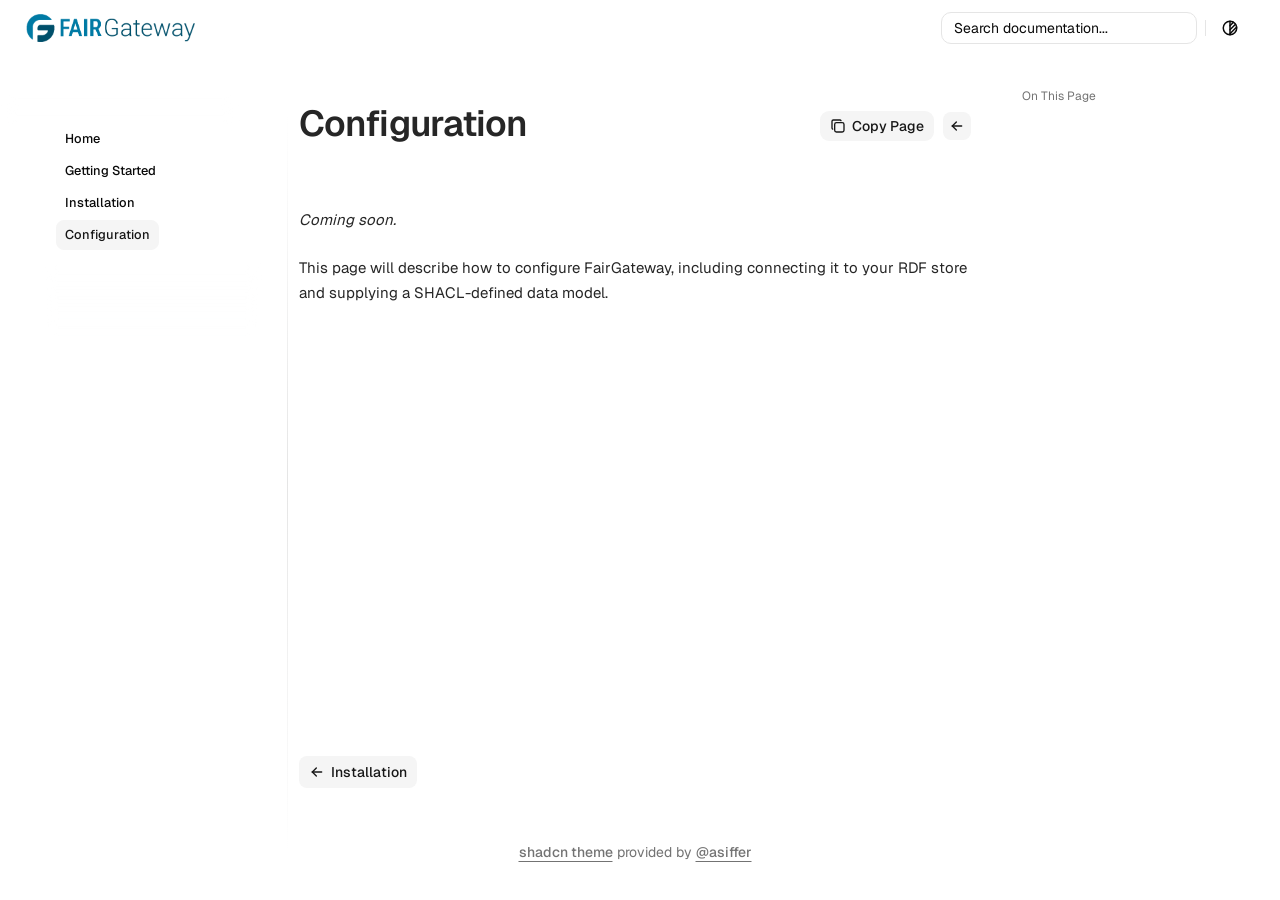
==== configuration/index.html @ 01a4f429 "Deployed 7d5e7d8 with MkDocs version: 1.6.1" ====
<!DOCTYPE html>

<html lang="en">

<head>
    <script>
        /* const base_url = "None"; */
        const base_url = (new URL("..", window.location)).href.replace(/\/+$/, ""); /* for search plugin notably */
        /* const root_relative_url = ".."; */
    </script>
    <script integrity="sha384-m6cZ+Whl1ci89lidlu8DH4C+sZLNOYBvImtjUIhUK+iaNffXhqtbYgBVuuPfRsa0" src="../js/dark.js"></script>


    <meta charset="utf-8" />
    <meta content="width=device-width, initial-scale=1" name="viewport" />

    
    


<title>Configuration</title>










<!-- Open Graph (Facebook, LinkedIn) -->

<meta property="og:title" content="Configuration">










<!-- Twitter Card -->

<meta name="twitter:title" content="Configuration">






<!-- JSON-LD Structured Data -->



    
    <link href="../logotransparent.png" rel="icon" />

    <link href="../css/base.css" rel="stylesheet" />
    <link href="../css/geist.css" rel="stylesheet" />

    

    <style>
        :root {
            --theme-accent: oklch(62.3% 0.214 259.815);
        }
    </style>
    <link href="../css/extra.css" rel="stylesheet" />

    

    <script integrity="sha384-V2jkXRy811qODUbfkLlkVJYBbf4h6XHAEjcU6ReASBPrJvTrlYh4GrI4t6GCju6n"
        src="../js/callbacks.js"></script>

    

    

    

    
    <script>
    document.addEventListener("DOMContentLoaded", function () {
        document.querySelectorAll("a.headerlink").forEach(function (link) {
            link.addEventListener("click", function (e) {
                e.preventDefault();

                // Build the full URL with the anchor fragment
                const url = window.location.origin + window.location.pathname + this.getAttribute("href");

                navigator.clipboard.writeText(url).then(function () {
                    // Optional: brief visual feedback
                });
            });
        });
    });
</script>
    

    
    
</head>

<body
    class="text-foreground group/body overscroll-none font-sans antialiased [--footer-height:calc(var(--spacing)*14)] [--header-height:calc(var(--spacing)*14)] xl:[--footer-height:calc(var(--spacing)*24)] theme-default">
    <div class="bg-background relative z-10 flex min-h-svh flex-col" id="inner-body">
        <header class="bg-background sticky top-0 z-50 w-full" view-transition-name="header">
    <div class="container-wrapper 3xl:fixed:px-0 px-6">
        <div class="3xl:fixed:container flex h-(--header-height) items-center gap-2 **:data-[slot=separator]:!h-4">
            <button id="menu-button" data-slot="popover-trigger" onclick="onMobileMenuButtonClick(event)"
                class="group whitespace-nowrap rounded-md text-sm font-medium transition-all disabled:pointer-events-none disabled:opacity-50 [&amp;_svg]:pointer-events-none [&amp;_svg:not([class*='size-'])]:size-4 shrink-0 [&amp;_svg]:shrink-0 outline-none focus-visible:border-ring focus-visible:ring-ring/50 aria-invalid:ring-destructive/20 dark:aria-invalid:ring-destructive/40 aria-invalid:border-destructive hover:text-accent-foreground px-4 py-2 has-[&gt;svg]:px-3 extend-touch-target h-8 touch-manipulation items-center justify-start gap-2.5 !p-0 hover:bg-transparent focus-visible:bg-transparent focus-visible:ring-0 active:bg-transparent dark:hover:bg-transparent flex lg:hidden"
                type="button" aria-haspopup="dialog" aria-expanded="false" aria-controls="radix-«Rmplb»"
                data-state="closed">
                <div class="relative flex h-8 w-4 items-center justify-center">
                    <div class="relative size-4">
                        <!-- 16px x 16px -->
                        <svg xmlns="http://www.w3.org/2000/svg" viewBox="0 0 16 16" fill="none" stroke="currentColor"
                            stroke-width="2" stroke-linecap="round" stroke-linejoin="round">
                            <line x1="0" x2="16" y1="5" y2="5"
                                class="group-data-[state=open]:translate-y-[2.25px] group-data-[state=open]:-translate-x-[2.25px] group-data-[state=open]:rotate-45 transition-all duration-300 origin-center" />
                            <line x1="0" x2="16" y1="11" y2="11"
                                class="group-data-[state=open]:-translate-y-[2.25px] group-data-[state=open]:-translate-x-[2.25px] group-data-[state=open]:-rotate-45 transition-all duration-300 origin-center" />
                        </svg>
                    </div>

                    <span class="sr-only">Toggle Menu</span>
                </div>
                <span class="flex h-8 items-center text-lg leading-none font-medium">Menu</span>
            </button>
            <a data-slot="button"
                class="items-center justify-center gap-2 whitespace-nowrap rounded-md text-sm font-medium transition-all disabled:pointer-events-none disabled:opacity-50 [&_svg]:pointer-events-none [&_svg:not([class*='size-'])]:size-5 shrink-0 [&_svg]:shrink-0 outline-none focus-visible:border-ring focus-visible:ring-ring/50 focus-visible:ring-[3px] aria-invalid:ring-destructive/20 dark:aria-invalid:ring-destructive/40 aria-invalid:border-destructive hover:bg-accent hover:text-accent-foreground dark:hover:bg-accent/50 hidden h-8 lg:flex"
                href="None">
                <span class="size-8 flex flex-row justify-center items-center">
                    


<img class="size-5" src="../logotransparent.png" alt="icon">



                </span>

                
            </a>
            
            <div class="ml-auto flex items-center gap-2 md:flex-1 md:justify-end">
                <div class="hidden w-full flex-1 md:flex md:w-auto md:flex-none">
                    <div class="hidden w-full flex-1 md:flex md:w-auto md:flex-none">
    <button onclick="onSearchBarClick(event)" data-slot="dialog-trigger" data-variant="outline" data-size="default"
        class="inline-flex shrink-0 items-center gap-2 text-sm whitespace-nowrap transition-all outline-none focus-visible:border-ring focus-visible:ring-[3px] focus-visible:ring-ring/50 disabled:pointer-events-none disabled:opacity-50 aria-invalid:border-destructive aria-invalid:ring-destructive/20 dark:aria-invalid:ring-destructive/40 [&amp;_svg]:pointer-events-none [&amp;_svg]:shrink-0 [&amp;_svg:not([class*='size-'])]:size-4 border bg-background hover:text-accent-foreground dark:border-input dark:hover:bg-input/50 px-4 py-2 has-[&gt;svg]:px-3 relative h-8 w-full justify-start rounded-lg pl-3 font-normal text-foreground shadow-none hover:bg-muted/50 sm:pr-12 md:w-48 lg:w-56 xl:w-64 dark:bg-card"
        type="button" aria-haspopup="dialog" aria-expanded="false" aria-controls="radix-_r_1_" data-state="closed">
        <span class="hidden lg:inline-flex">Search documentation...</span>
        <span class="inline-flex lg:hidden">Search...</span>
    </button>
</div>
<dialog id="search-dialog" onclick="onSearchDialogClick(event)"
    class="fixed top-1/2 left-1/2 -translate-x-1/2 -translate-y-1/2 bg-background rounded-lg shadow-lg border overflow-hidden p-0">
    <div class="w-lg gap-4">
        <div class="flex h-full w-full flex-col overflow-hidden rounded-md bg-popover text-popover-foreground">
            <div data-slot="command-input-wrapper" class="flex h-9 items-center gap-2 border-b px-3"><svg
                    xmlns="http://www.w3.org/2000/svg" width="24" height="24" viewBox="0 0 24 24" fill="none"
                    stroke="currentColor" stroke-width="2" stroke-linecap="round" stroke-linejoin="round"
                    class="lucide lucide-search size-4 shrink-0 opacity-50">
                    <circle cx="11" cy="11" r="8"></circle>
                    <path d="m21 21-4.3-4.3"></path>
                </svg>
                <input data-slot="command-input"
                    class="placeholder:text-muted-foreground flex h-10 w-full rounded-md bg-transparent py-3 text-sm outline-hidden disabled:cursor-not-allowed disabled:opacity-50"
                    placeholder="Search documentation..." cmdk-input="" autocomplete="off" autocorrect="off"
                    spellcheck="false" aria-autocomplete="list" role="combobox" aria-expanded="true"
                    aria-controls="radix-«r1t6»" aria-labelledby="radix-«r1t7»" id="radix-«r1t8»" type="text" value=""
                    aria-activedescendant="radix-«r1th»" oninput="onInputHandler(event)">
            </div>
        </div>
        <div id="mkdocs-search-results">
            <!-- search results go there -->
        </div>
    </div>
</dialog>
<script>
    document.removeEventListener("keydown", searchShortcutHandler);
    document.addEventListener("keydown", searchShortcutHandler);
</script>
                </div>
                
                <div data-orientation="vertical" role="none" data-slot="separator"
                    class="bg-border shrink-0 data-[orientation=horizontal]:h-px data-[orientation=horizontal]:w-full data-[orientation=vertical]:h-full data-[orientation=vertical]:w-px 3xl:flex hidden">
                </div>
                
                <button data-slot="button"
                    class="items-center justify-center gap-2 whitespace-nowrap rounded-md text-sm font-medium transition-all disabled:pointer-events-none disabled:opacity-50 [&amp;_svg]:pointer-events-none [&amp;_svg:not([class*='size-'])]:size-4 shrink-0 [&amp;_svg]:shrink-0 outline-none focus-visible:border-ring focus-visible:ring-ring/50 focus-visible:ring-[3px] aria-invalid:ring-destructive/20 dark:aria-invalid:ring-destructive/40 aria-invalid:border-destructive hover:bg-accent hover:text-accent-foreground dark:hover:bg-accent/50 size-8 3xl:flex hidden"
                    title="Toggle layout" onclick="toggleLayout(event)">
                    <span class="sr-only">Toggle layout</span>
                    <svg xmlns="http://www.w3.org/2000/svg" width="24" height="24" viewBox="0 0 24 24" fill="none"
                        stroke="currentColor" stroke-width="2" stroke-linecap="round" stroke-linejoin="round"
                        class="lucide lucide-gallery-horizontal">
                        <path d="M2 3v18"></path>
                        <rect width="12" height="18" x="6" y="3" rx="2"></rect>
                        <path d="M22 3v18"></path>
                    </svg>
                </button>
                <div data-orientation="vertical" role="none" data-slot="separator"
                    class="bg-border shrink-0 data-[orientation=horizontal]:h-px data-[orientation=horizontal]:w-full data-[orientation=vertical]:h-full data-[orientation=vertical]:w-px">
                </div>
                <button data-slot="button"
                    class="inline-flex items-center justify-center gap-2 whitespace-nowrap rounded-md text-sm font-medium transition-all disabled:pointer-events-none disabled:opacity-50 [&amp;_svg]:pointer-events-none [&amp;_svg:not([class*='size-'])]:size-4 shrink-0 [&amp;_svg]:shrink-0 outline-none focus-visible:border-ring focus-visible:ring-ring/50 focus-visible:ring-[3px] aria-invalid:ring-destructive/20 dark:aria-invalid:ring-destructive/40 aria-invalid:border-destructive hover:bg-accent hover:text-accent-foreground dark:hover:bg-accent/50 group/toggle extend-touch-target size-8"
                    title="Toggle theme" onclick="onThemeSwitch(event)">
                    <svg xmlns="http://www.w3.org/2000/svg" width="24" height="24" viewBox="0 0 24 24" fill="none"
                        stroke="currentColor" stroke-width="2" stroke-linecap="round" stroke-linejoin="round"
                        class="size-4.5">
                        <path stroke="none" d="M0 0h24v24H0z" fill="none"></path>
                        <path d="M12 12m-9 0a9 9 0 1 0 18 0a9 9 0 1 0 -18 0"></path>
                        <path d="M12 3l0 18"></path>
                        <path d="M12 9l4.65 -4.65"></path>
                        <path d="M12 14.3l7.37 -7.37"></path>
                        <path d="M12 19.6l8.85 -8.85"></path>
                    </svg>
                    <span class="sr-only">Toggle theme</span>
                </button>
            </div>
        </div>
    </div>
</header>
        <main class="flex flex-1 flex-col">
            <div class="container-wrapper flex flex-1 flex-col px-2">
                <div class="group/sidebar-wrapper has-data-[variant=inset]:bg-sidebar flex w-full 3xl:fixed:container 3xl:fixed:px-3 min-h-min flex-1 items-start px-0 [--sidebar-width:220px] [--top-spacing:0] lg:grid lg:grid-cols-[var(--sidebar-width)_minmax(0,1fr)] lg:[--sidebar-width:240px] lg:[--top-spacing:calc(var(--spacing)*4)]"
                    data-slot="sidebar-wrapper"
                    style="--sidebar-width:calc(var(--spacing) * 72);--sidebar-width-icon:3rem;">
                    <div class="w-(--sidebar-width) flex-col text-sidebar-foreground sticky top-[calc(var(--header-height)+0.6rem)] z-30 hidden h-[calc(100svh-10rem)] overscroll-none bg-transparent [--sidebar-menu-width:--spacing(56)] lg:flex"
                        data-slot="sidebar">
                        <div class="h-9"></div>
                        <div
                            class="absolute top-8 z-10 h-8 w-(--sidebar-menu-width) shrink-0 bg-gradient-to-b from-background via-background/80 to-background/50 blur-xs">
                        </div>
                        <div
                            class="absolute top-12 right-2 bottom-0 hidden h-full w-px bg-gradient-to-b from-transparent via-border to-transparent lg:flex">
                        </div>
                        <div class="flex min-h-0 flex-1 flex-col gap-2 overflow-auto group-data-[collapsible=icon]:overflow-hidden mx-auto no-scrollbar w-(--sidebar-menu-width) overflow-x-hidden px-2"
                            data-sidebar="content" data-slot="sidebar-content" view-transition-name="sidebar">
                            











<div data-slot="sidebar-group" data-sidebar="group" class="relative flex w-full min-w-0 flex-col p-2 pt-6">
    <div data-slot="sidebar-group-content" data-sidebar="group-content" class="w-full text-sm">
        <ul data-slot="sidebar-menu" data-sidebar="menu" class="flex w-full min-w-0 flex-col gap-0.5">
            
            
            
            <li data-slot="sidebar-menu-item" data-sidebar="menu-item" class="group/menu-item relative">
    <a data-slot="sidebar-menu-button" data-active="false" data-sidebar="menu-button"
        data-size="default" href=".."
        class="peer/menu-button flex items-center gap-2 rounded-md p-2 text-left ring-sidebar-ring outline-hidden transition-[width,height,padding] group-has-data-[sidebar=menu-action]/menu-item:pr-8 group-data-[collapsible=icon]:size-8! group-data-[collapsible=icon]:p-2! focus-visible:ring-2 active:bg-sidebar-accent active:text-sidebar-accent-foreground disabled:pointer-events-none disabled:opacity-50 aria-disabled:pointer-events-none aria-disabled:opacity-50 data-[active=true]:font-medium data-[active=true]:text-sidebar-accent-foreground data-[state=open]:hover:bg-sidebar-accent data-[state=open]:hover:text-sidebar-accent-foreground [&>span:last-child]:truncate [&>svg]:size-4 [&>svg]:shrink-0 hover:bg-sidebar-accent hover:text-sidebar-accent-foreground relative h-[30px] w-fit overflow-visible border border-transparent text-[0.8rem] font-medium after:absolute after:inset-x-0 after:-inset-y-1 after:z-0 after:rounded-md data-[active=true]:border-accent data-[active=true]:bg-accent 3xl:fixed:w-full 3xl:fixed:max-w-48">

        
        Home
        

        

        

        
    </a>
</li>
            
            
            
            
            <li data-slot="sidebar-menu-item" data-sidebar="menu-item" class="group/menu-item relative">
    <a data-slot="sidebar-menu-button" data-active="false" data-sidebar="menu-button"
        data-size="default" href="../getting-started/"
        class="peer/menu-button flex items-center gap-2 rounded-md p-2 text-left ring-sidebar-ring outline-hidden transition-[width,height,padding] group-has-data-[sidebar=menu-action]/menu-item:pr-8 group-data-[collapsible=icon]:size-8! group-data-[collapsible=icon]:p-2! focus-visible:ring-2 active:bg-sidebar-accent active:text-sidebar-accent-foreground disabled:pointer-events-none disabled:opacity-50 aria-disabled:pointer-events-none aria-disabled:opacity-50 data-[active=true]:font-medium data-[active=true]:text-sidebar-accent-foreground data-[state=open]:hover:bg-sidebar-accent data-[state=open]:hover:text-sidebar-accent-foreground [&>span:last-child]:truncate [&>svg]:size-4 [&>svg]:shrink-0 hover:bg-sidebar-accent hover:text-sidebar-accent-foreground relative h-[30px] w-fit overflow-visible border border-transparent text-[0.8rem] font-medium after:absolute after:inset-x-0 after:-inset-y-1 after:z-0 after:rounded-md data-[active=true]:border-accent data-[active=true]:bg-accent 3xl:fixed:w-full 3xl:fixed:max-w-48">

        
        Getting Started
        

        

        

        
    </a>
</li>
            
            
            
            
            <li data-slot="sidebar-menu-item" data-sidebar="menu-item" class="group/menu-item relative">
    <a data-slot="sidebar-menu-button" data-active="false" data-sidebar="menu-button"
        data-size="default" href="../installation/"
        class="peer/menu-button flex items-center gap-2 rounded-md p-2 text-left ring-sidebar-ring outline-hidden transition-[width,height,padding] group-has-data-[sidebar=menu-action]/menu-item:pr-8 group-data-[collapsible=icon]:size-8! group-data-[collapsible=icon]:p-2! focus-visible:ring-2 active:bg-sidebar-accent active:text-sidebar-accent-foreground disabled:pointer-events-none disabled:opacity-50 aria-disabled:pointer-events-none aria-disabled:opacity-50 data-[active=true]:font-medium data-[active=true]:text-sidebar-accent-foreground data-[state=open]:hover:bg-sidebar-accent data-[state=open]:hover:text-sidebar-accent-foreground [&>span:last-child]:truncate [&>svg]:size-4 [&>svg]:shrink-0 hover:bg-sidebar-accent hover:text-sidebar-accent-foreground relative h-[30px] w-fit overflow-visible border border-transparent text-[0.8rem] font-medium after:absolute after:inset-x-0 after:-inset-y-1 after:z-0 after:rounded-md data-[active=true]:border-accent data-[active=true]:bg-accent 3xl:fixed:w-full 3xl:fixed:max-w-48">

        
        Installation
        

        

        

        
    </a>
</li>
            
            
            
            
            <li data-slot="sidebar-menu-item" data-sidebar="menu-item" class="group/menu-item relative">
    <a data-slot="sidebar-menu-button" data-active="true" data-sidebar="menu-button"
        data-size="default" href="./"
        class="peer/menu-button flex items-center gap-2 rounded-md p-2 text-left ring-sidebar-ring outline-hidden transition-[width,height,padding] group-has-data-[sidebar=menu-action]/menu-item:pr-8 group-data-[collapsible=icon]:size-8! group-data-[collapsible=icon]:p-2! focus-visible:ring-2 active:bg-sidebar-accent active:text-sidebar-accent-foreground disabled:pointer-events-none disabled:opacity-50 aria-disabled:pointer-events-none aria-disabled:opacity-50 data-[active=true]:font-medium data-[active=true]:text-sidebar-accent-foreground data-[state=open]:hover:bg-sidebar-accent data-[state=open]:hover:text-sidebar-accent-foreground [&>span:last-child]:truncate [&>svg]:size-4 [&>svg]:shrink-0 hover:bg-sidebar-accent hover:text-sidebar-accent-foreground relative h-[30px] w-fit overflow-visible border border-transparent text-[0.8rem] font-medium after:absolute after:inset-x-0 after:-inset-y-1 after:z-0 after:rounded-md data-[active=true]:border-accent data-[active=true]:bg-accent 3xl:fixed:w-full 3xl:fixed:max-w-48">

        
        Configuration
        

        

        

        
    </a>
</li>
            
            
        </ul>
    </div>
</div>






<div
    class="sticky -bottom-1 z-10 h-16 shrink-0 bg-gradient-to-t from-background via-background/80 to-background/50 blur-xs">
</div>

                        </div>
                    </div>
                    <div class="h-full w-full">
                        <div class="flex items-stretch text-[1.05rem] sm:text-[15px] xl:w-full" data-slot="docs">

                            <div class="flex min-w-0 flex-1 flex-col">
                                <div class="h-(--top-spacing) shrink-0"></div>
                                
                                
                                <article class="w-full" view-transition-name="page">
  <div class="flex flex-col gap-2">
    <div class="flex flex-col gap-2">
      <div id="page-header" class="flex items-start justify-between">
        <h1 class="scroll-m-20 text-4xl font-semibold tracking-tight sm:text-3xl xl:text-4xl">
          Configuration
        </h1>

        <div class="flex items-center gap-2 pt-1.5">
          
          <button
    onclick="fetch(`..`).then((r) => r.text()).then((text) => navigator.clipboard.write([new ClipboardItem({ 'text/plain': text })]))"
    data-slot="button" class="secondary cursor-pointer">
    <svg xmlns="http://www.w3.org/2000/svg" width="24" height="24" viewBox="0 0 24 24" fill="none" stroke="currentColor"
        stroke-width="2" stroke-linecap="round" stroke-linejoin="round" class="tabler-icon tabler-icon-copy ">
        <path
            d="M7 7m0 2.667a2.667 2.667 0 0 1 2.667 -2.667h8.666a2.667 2.667 0 0 1 2.667 2.667v8.666a2.667 2.667 0 0 1 -2.667 2.667h-8.666a2.667 2.667 0 0 1 -2.667 -2.667z">
        </path>
        <path d="M4.012 16.737a2.005 2.005 0 0 1 -1.012 -1.737v-10c0 -1.1 .9 -2 2 -2h10c.75 0 1.158 .385 1.5 1"></path>
    </svg>
    <span class="max-md:hidden">Copy Page</span>
</button>
          
          
          <a data-slot="button" id="previous-button"
            class="inline-flex items-center justify-center gap-2 whitespace-nowrap rounded-md text-sm font-medium transition-all disabled:pointer-events-none disabled:opacity-50 [&amp;_svg]:pointer-events-none [&amp;_svg:not([class*='size-'])]:size-4 shrink-0 [&amp;_svg]:shrink-0 outline-none focus-visible:border-ring focus-visible:ring-ring/50 focus-visible:ring-[3px] aria-invalid:ring-destructive/20 dark:aria-invalid:ring-destructive/40 aria-invalid:border-destructive bg-secondary text-secondary-foreground hover:bg-secondary/80 extend-touch-target size-8 shadow-none md:size-7"
            href="../installation/">
            <svg xmlns="http://www.w3.org/2000/svg" width="24" height="24" viewBox="0 0 24 24" fill="none"
              stroke="currentColor" stroke-width="2" stroke-linecap="round" stroke-linejoin="round"
              class="tabler-icon tabler-icon-arrow-left">
              <path d="M5 12l14 0"></path>
              <path d="M5 12l6 6"></path>
              <path d="M5 12l6 -6"></path>
            </svg>
            <span class="sr-only">Previous</span>
          </a>
          
          
        </div>
      </div>
      
    </div>
    <div class="flex justify-end items-center">
      
      
    </div>
  </div>
  <div class="typography w-full flex-1 *:data-[slot=alert]:first:mt-0">
    <h1 id="configuration">Configuration</h1>
<p><em>Coming soon.</em></p>
<p>This page will describe how to configure FairGateway, including connecting
it to your RDF store and supplying a SHACL-defined data model.</p>
  </div>
  
  <script>
    document.querySelectorAll('article h2, article h3').forEach((header) => {
      toc.observer.observe(header);
    });
  </script>
</article>
                                <div class="mx-auto flex flex-wrap h-16 w-full max-w-2xl items-center gap-2 px-4 md:px-0">
    
    <a data-slot="button"
        class="inline-flex items-center justify-center whitespace-nowrap text-sm font-medium transition-all disabled:pointer-events-none disabled:opacity-50 [&amp;_svg]:pointer-events-none [&amp;_svg:not([class*='size-'])]:size-4 shrink-0 [&amp;_svg]:shrink-0 outline-none focus-visible:border-ring focus-visible:ring-ring/50 focus-visible:ring-[3px] aria-invalid:ring-destructive/20 dark:aria-invalid:ring-destructive/40 aria-invalid:border-destructive bg-secondary text-secondary-foreground hover:bg-secondary/80 h-8 rounded-md gap-1.5 px-3 has-[&gt;svg]:px-2.5 shadow-none"
        href="../installation/">
        <svg xmlns="http://www.w3.org/2000/svg" width="24" height="24" viewBox="0 0 24 24" fill="none"
            stroke="currentColor" stroke-width="2" stroke-linecap="round" stroke-linejoin="round"
            class="tabler-icon tabler-icon-arrow-left ">
            <path d="M5 12l14 0"></path>
            <path d="M5 12l6 6"></path>
            <path d="M5 12l6 -6"></path>
        </svg>
        <span class="max-[500px]:hidden">Installation</span>
    </a>
    
    
</div>
                                
                                
                            </div>
                            
                            <dialog id="bottom-sidebar" onclick="onBottomSidebarDialogClick(event)" class="bg-transparent"
    style="position: fixed; left: 0px; top: 0px; transform: translate(0px, 58px); min-width: max-content; --radix-popper-transform-origin: 0% 0px; will-change: transform; z-index: 50; --radix-popper-available-width: 504px; --radix-popper-available-height: 857px; --radix-popper-anchor-width: 72.94999694824219px; --radix-popper-anchor-height: 32px;">
    <div data-side="bottom" data-align="start" data-state="open" role="dialog" data-slot="popover-content"
        class="text-popover-foreground data-[state=open]:animate-in data-[state=closed]:animate-out data-[state=closed]:fade-out-0 data-[state=open]:fade-in-0 data-[state=closed]:zoom-out-95 data-[state=open]:zoom-in-95 data-[side=bottom]:slide-in-from-top-2 data-[side=left]:slide-in-from-right-2 data-[side=right]:slide-in-from-left-2 data-[side=top]:slide-in-from-bottom-2 z-50 origin-(--radix-popover-content-transform-origin) border outline-hidden bg-background/90 no-scrollbar h-(--radix-popper-available-height) w-(--radix-popper-available-width) overflow-y-auto rounded-none border-none p-0 shadow-none backdrop-blur duration-100"
        style="--radix-popover-content-transform-origin: var(--radix-popper-transform-origin); --radix-popover-content-available-width: var(--radix-popper-available-width); --radix-popover-content-available-height: var(--radix-popper-available-height); --radix-popover-trigger-width: var(--radix-popper-anchor-width); --radix-popover-trigger-height: var(--radix-popper-anchor-height);"
        tabindex="-1">
        <div class="flex flex-col gap-12 overflow-auto px-6 py-6">
            
            
            

            
            <div class="flex flex-col gap-4">
                <div class="text-muted-foreground text-sm font-medium">Menu</div>
                <div class="flex flex-col gap-3">
                    
                    <a class="text-2xl font-medium" href="..">
                        
                        Home
                        
                    </a>
                    
                    <a class="text-2xl font-medium" href="../getting-started/">
                        
                        Getting Started
                        
                    </a>
                    
                    <a class="text-2xl font-medium" href="../installation/">
                        
                        Installation
                        
                    </a>
                    
                    <a class="text-2xl font-medium" href="./">
                        
                        Configuration
                        
                    </a>
                    
                </div>
            </div>
            

            
            

        </div>
    </div>
</dialog>
                            <div
                                class="sticky top-[calc(var(--header-height)+1px)] ml-auto hidden h-[calc(100svh-var(--header-height)-var(--footer-height))] w-72 flex-col gap-4 overflow-hidden overscroll-none pb-8 xl:flex">
                                <div class="h-(--top-spacing) shrink-0"></div>
                                
                                
                                <div id="toc" view-transition-name="toc" class="no-scrollbar overflow-y-auto px-8">
    <div class="flex flex-col gap-2 p-4 pt-0 text-sm">
        <p class="text-muted-foreground bg-background sticky top-0 h-6 text-xs">On This Page</p>
        
        
        
        
        
        
        

    </div>
    <div class="h-12"></div>

</div>
                                
                                
                            </div>

                        </div>
                    </div>
                </div>
            </div>
        </main>
        <footer view-transition-name="footer"
    class="group-has-[.section-soft]/body:bg-surface/40 3xl:fixed:bg-transparent dark:bg-transparent">
    <div class="container-wrapper px-4 xl:px-6">
        <div class="flex h-(--footer-height) items-center justify-between">
            <div class="text-muted-foreground w-full text-center text-xs leading-loose sm:text-sm">
                
                <a href="https://github.com/asiffer/mkdocs-shadcn">shadcn theme</a> provided by
                <a href="https://github.com/asiffer">@asiffer</a>
            </div>
        </div>
    </div>
</footer>
    </div>
     

<script src="../search/main.js"></script>


    

    <script integrity="sha384-JLNLRFGzvOp0up707XKgSnAjjt1w5BF/+lbeLQvlf6mNwf0m89IXFdpNAk4t6Hcs"
        src="../js/copy-button.js"></script>
    <script integrity="sha384-JBx6cBEiyhK1KPwZgBHiI6GDaAmvlOxMQFyWAZTEpW5Ifo5XQ2LBcJ61GVOumwF1"
        src="../js/sidebar.js"></script>
    <script integrity="sha384-fNURFMRt0p/HqXnQnV4+CT9dX1GiU5F0fC3pFbg7gfoANytoUMErSW7suWSBkSuF"
        src="../js/slider.js"></script>
    <script>updatePygmentsStylesheet();</script>
    
    <script>fetchStargazers("None");</script>
    
    
    
    <script type="speculationrules">
{
  "prerender": [
    {
      "where": {
          "selector_matches": ["#next-button", "#previous-button"]
      }
    }
  ]
}
</script>
</body>

</html>
---- css/geist.css ----
@font-face {
  font-family: "Geist";
  src: url("../fonts/Geist.woff2") format("woff2");
  font-weight: 100 900;
  font-display: swap;
}

@font-face {
  font-family: "Geist Mono";
  src: url("../fonts/GeistMono.woff2") format("woff2");
  font-weight: 100 900;
  font-display: swap;
}

@font-face {
  font-family: "Inter";
  font-style: normal;
  src: url("../fonts/Inter.woff2") format("woff2");
  font-weight: 100 900;
  font-display: swap;
}

@font-face {
  font-family: "Inter";
  font-style: italic;
  src: url("../fonts/Inter-Italic.woff2") format("woff2");
  font-weight: 100 900;
  font-display: swap;
}
---- css/extra.css ----
/* Widen the header logo slot so the FairGateway wordmark isn't squeezed
   into the theme's default square icon size. */
header a[href="."] span.size-8,
header a[data-slot="button"] span.size-8 {
  width: auto !important;
  height: 2rem;
}

header a[href="."] span.size-8 img[alt="icon"],
header a[data-slot="button"] span.size-8 img[alt="icon"] {
  width: auto !important;
  height: 100%;
  max-width: 180px;
}
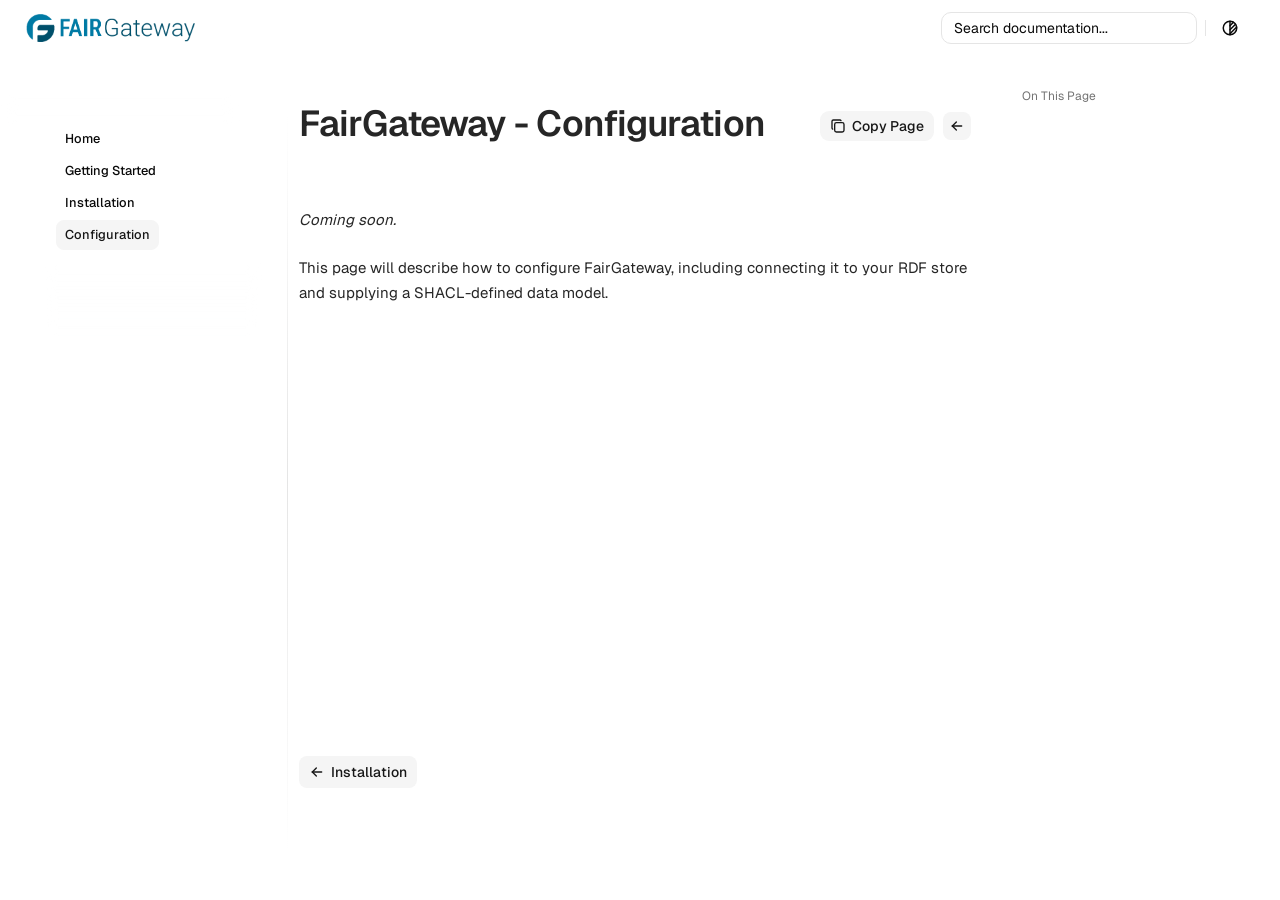
==== commit 6f29ca34: "Deployed 7d5e7d8 with MkDocs version: 1.6.1" ====
--- a/configuration/index.html
+++ b/configuration/index.html
@@ -18,7 +18,7 @@
     
 
 
-<title>Configuration</title>
+<title>FairGateway - Configuration</title>
 
 
 
@@ -31,7 +31,7 @@
 
 <!-- Open Graph (Facebook, LinkedIn) -->
 
-<meta property="og:title" content="Configuration">
+<meta property="og:title" content="FairGateway - Configuration">
 
 
 
@@ -44,7 +44,7 @@
 
 <!-- Twitter Card -->
 
-<meta name="twitter:title" content="Configuration">
+<meta name="twitter:title" content="FairGateway - Configuration">
 
 
 
@@ -56,7 +56,7 @@
 
 
     
-    <link href="../logotransparent.png" rel="icon" />
+    <link href="../favicon.png" rel="icon" />
 
     <link href="../css/base.css" rel="stylesheet" />
     <link href="../css/geist.css" rel="stylesheet" />
@@ -363,7 +363,7 @@
     <div class="flex flex-col gap-2">
       <div id="page-header" class="flex items-start justify-between">
         <h1 class="scroll-m-20 text-4xl font-semibold tracking-tight sm:text-3xl xl:text-4xl">
-          Configuration
+          FairGateway - Configuration
         </h1>
 
         <div class="flex items-center gap-2 pt-1.5">
--- a/css/extra.css
+++ b/css/extra.css
@@ -12,3 +12,8 @@
   height: 100%;
   max-width: 180px;
 }
+
+/* Hide the theme's "shadcn theme provided by @asiffer" footer credit. */
+footer .text-muted-foreground {
+  visibility: hidden;
+}
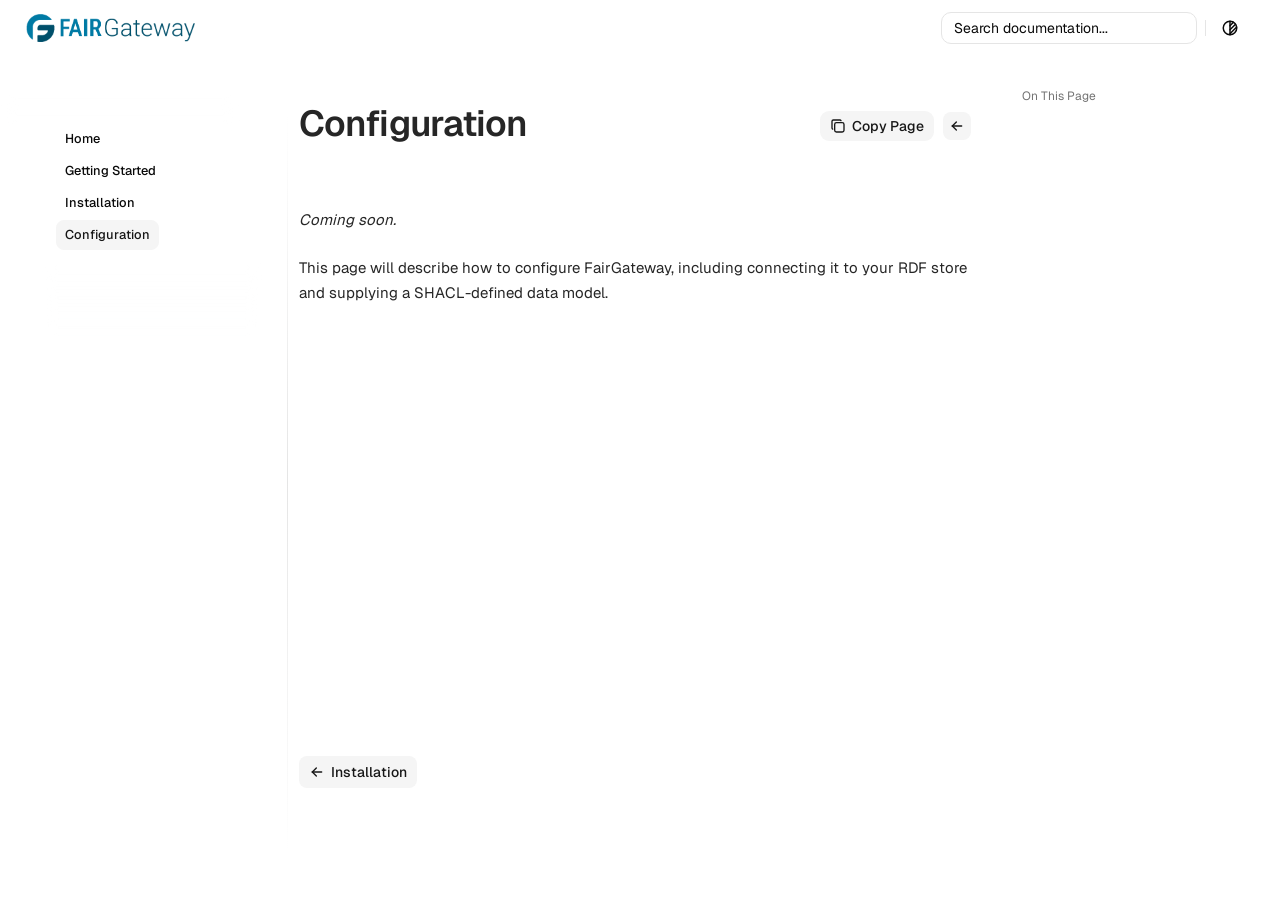
==== commit 5c3eb391: "Deployed 7d5e7d8 with MkDocs version: 1.6.1" ====
--- a/configuration/index.html
+++ b/configuration/index.html
@@ -18,6 +18,7 @@
     
 
 
+
 <title>FairGateway - Configuration</title>
 
 
@@ -31,7 +32,7 @@
 
 <!-- Open Graph (Facebook, LinkedIn) -->
 
-<meta property="og:title" content="FairGateway - Configuration">
+<meta property="og:title" content="Configuration">
 
 
 
@@ -44,7 +45,7 @@
 
 <!-- Twitter Card -->
 
-<meta name="twitter:title" content="FairGateway - Configuration">
+<meta name="twitter:title" content="Configuration">
 
 
 
@@ -363,7 +364,7 @@
     <div class="flex flex-col gap-2">
       <div id="page-header" class="flex items-start justify-between">
         <h1 class="scroll-m-20 text-4xl font-semibold tracking-tight sm:text-3xl xl:text-4xl">
-          FairGateway - Configuration
+          Configuration
         </h1>
 
         <div class="flex items-center gap-2 pt-1.5">
